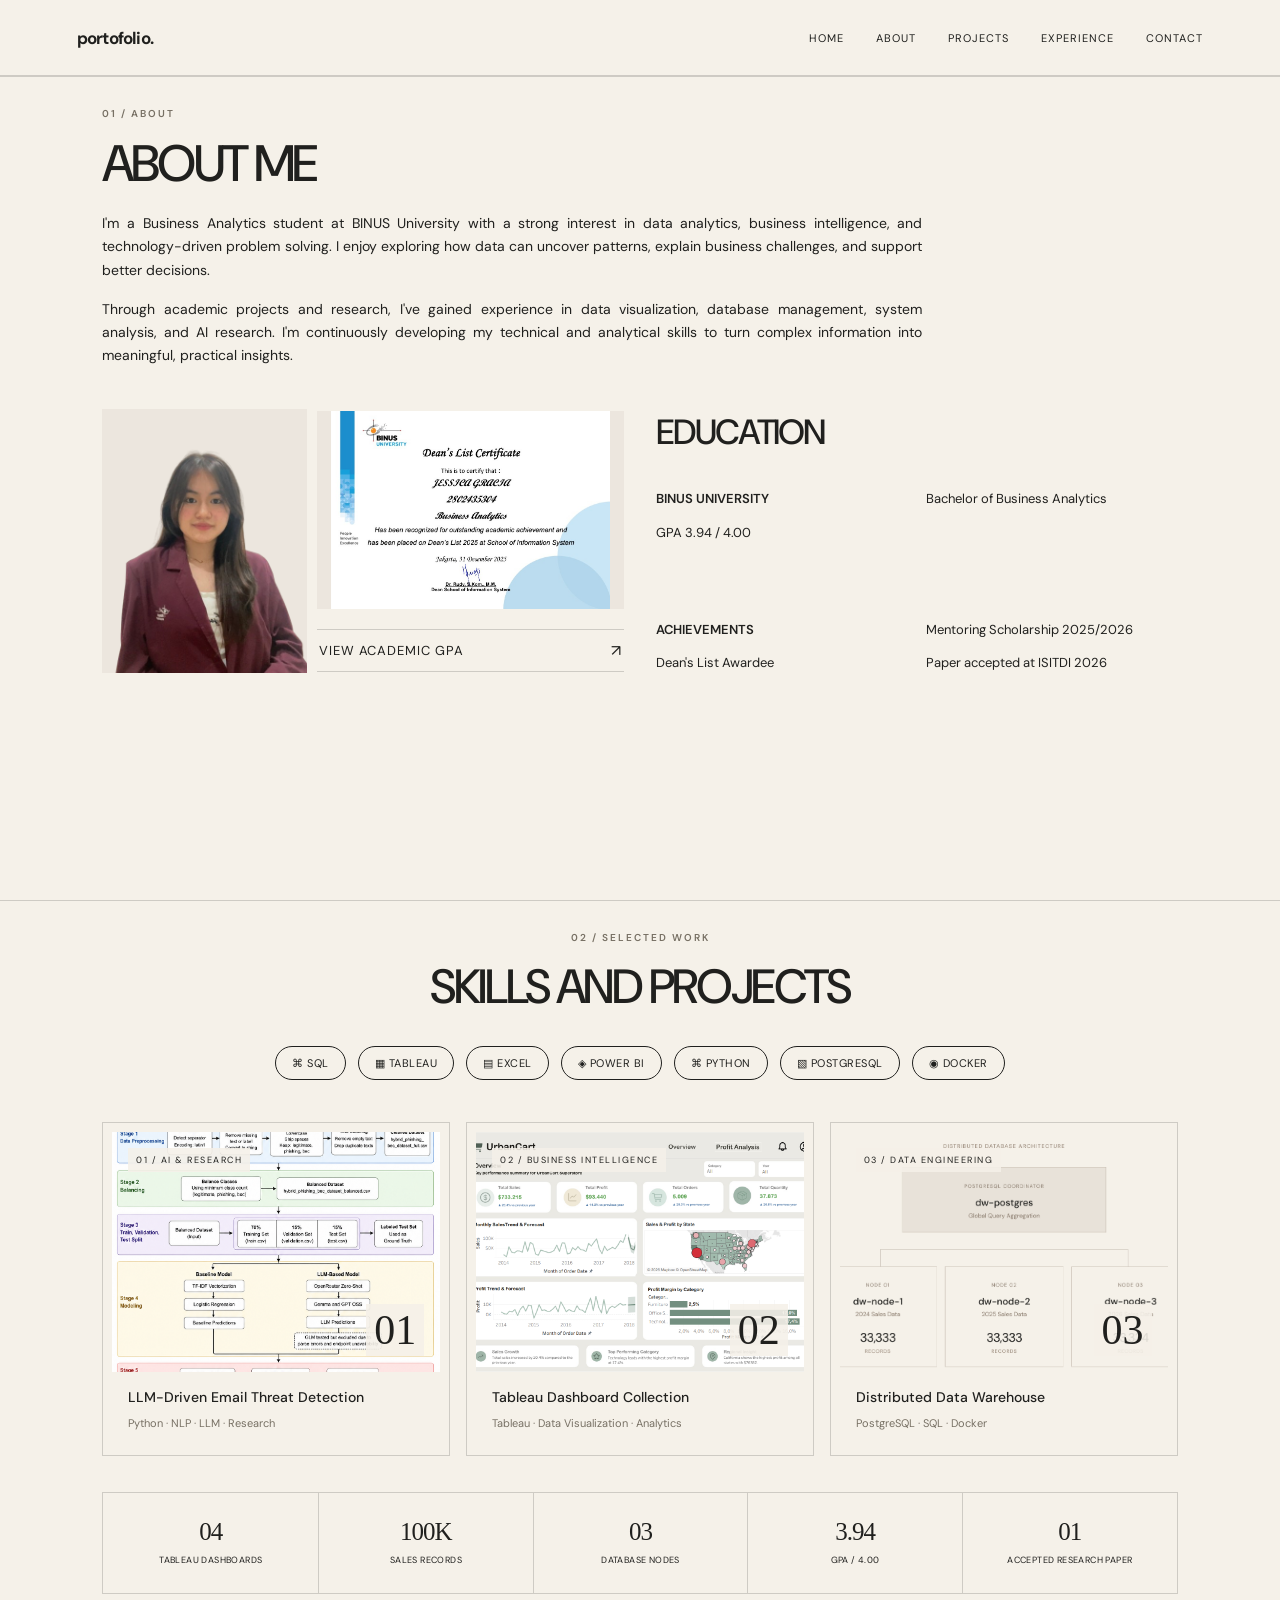
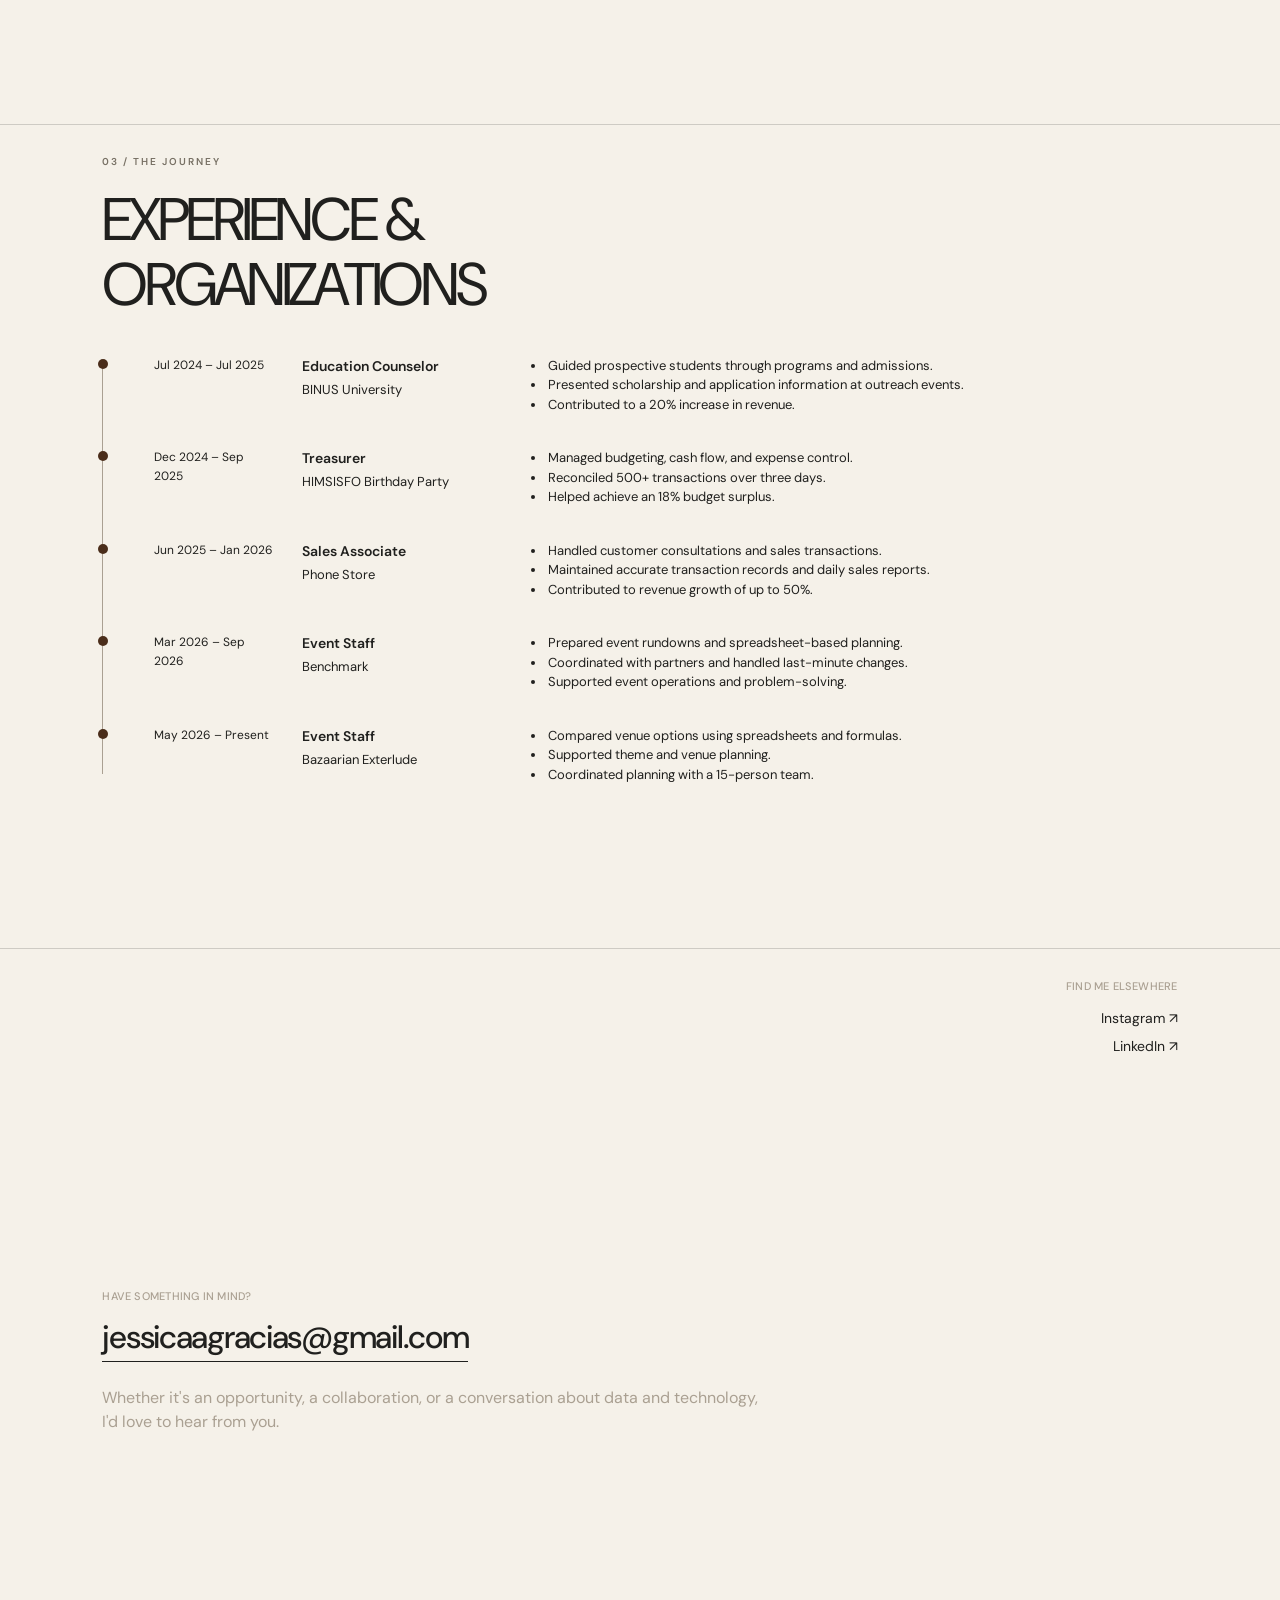
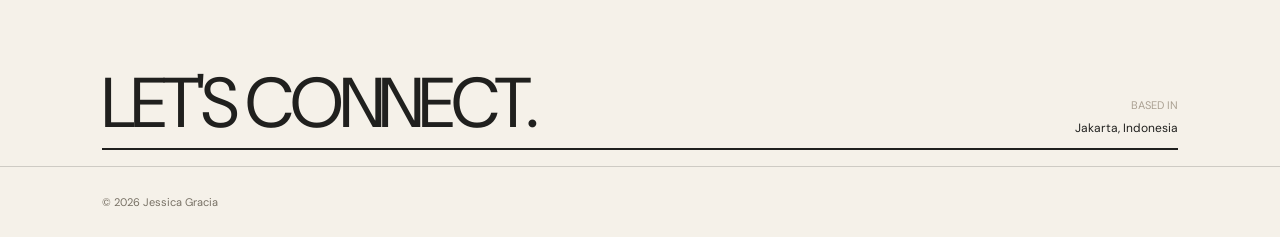
==== jessica-portofolio/main.html @ 13b2f0a5 "Add files via upload" ====
<!DOCTYPE html>
<html lang="en">
<head>
  <meta charset="UTF-8">
  <meta name="viewport" content="width=device-width, initial-scale=1.0">

  <title>Jessica Gracia — Portfolio</title>
  <meta name="description" content="Jessica Gracia's Business Analytics portfolio.">

  <link rel="stylesheet" href="style.css">
  <script src="script.js" defer></script>
</head>

<body>
  <header class="navbar">
    <a href="#home" class="logo">portofolio.</a>

    <nav class="nav-links">
      <a href="index.html">Home</a>
      <a href="#about">About</a>
      <a href="#projects">Projects</a>
      <a href="#experience">Experience</a>
      <a href="#contact">Contact</a>
    </nav>
  </header>

  <main>
   
    <section id="about" class="section about-section">
    <p class="eyebrow">01 / ABOUT</p>

    <h2 class="about-title">ABOUT ME</h2>

    <div class="about-intro">
    <p>
        I'm a Business Analytics student at BINUS University with a strong interest in data analytics,
        business intelligence, and technology-driven problem solving. I enjoy exploring how data can
        uncover patterns, explain business challenges, and support better decisions.
    </p>

    <p>
        Through academic projects and research, I've gained experience in data visualization,
        database management, system analysis, and AI research. I'm continuously developing my
        technical and analytical skills to turn complex information into meaningful, practical insights.
    </p>
    </div>


    <div class="about-details">
    <div class="about-image">
        <div class="about-gallery">

        <div class="about-gallery-portrait">
            <img
            src="assets/images/about-me.png"
            alt="Portrait photo"
            >
        </div>

        <div class="about-gallery-right">
            
            <div class="about-gallery-certificate">
            <button
                type="button"
                class="certificate-preview"
                onclick="openCertificate()"
                aria-label="Zoom certificate"
            >
                <img
                src="assets/images/certificate.jpg"
                alt="Dean's List Certificate"
                >
                <span class="certificate-zoom-hint">CLICK TO ENLARGE ↗</span>
            </button>
            </div>

                        
            
            <div class="transcript-link">
            <button
                type="button"
                class="transcript-preview-button"
                onclick="openTranscript()"
            >
                <span>VIEW ACADEMIC GPA</span>
                <span>↗</span>
            </button>
            </div>


        </div>

        </div>
    </div>

    <div class="education">
        <h3>EDUCATION</h3>

        <div class="education-item">
        <p>BINUS UNIVERSITY</p>
        <p>Bachelor of Business Analytics</p>
        <p>GPA 3.94 / 4.00</p>
        </div>

        <div class="education-item">
        <p>ACHIEVEMENTS</p>
        <p>Mentoring Scholarship 2025/2026</p>
        <p>Dean's List Awardee</p>
        <p>Paper accepted at ISITDI 2026</p>
        </div>
    </div>
    </div>
    </section>


    <section id="projects" class="section skills-projects">
    <p class="eyebrow">02 / SELECTED WORK</p>
    <h2>Skills and Projects</h2>

    <div class="skill-list">
        <span>⌘ SQL</span>
        <span>▦ TABLEAU</span>
        <span>▤ EXCEL</span>
        <span>◈ POWER BI</span>
        <span>⌘ PYTHON</span>
        <span>▧ POSTGRESQL</span>
        <span>◉ DOCKER</span>
    </div>

    <div class="project-grid">

    <a href="details-llm.html" class="project-card">
        <div class="project-visual visual-llm">
            <img src="assets/images/research-framework.png"
                alt="LLM Email Threat Detection Research Framework">
            <span>01 / AI &amp; RESEARCH</span>
            <strong>01</strong>
        </div>
        <div class="project-caption">
            <h3>LLM-Driven Email Threat Detection</h3>
            <p>Python · NLP · LLM · Research</p>
        </div>
    </a>

    <a href="details-dashboard.html" class="project-card">
        <div class="project-visual visual-tableau">
            <img src="assets/images/urbancart-dashboard1.png"
                alt="Tableau Dashboard Collection">
            <span>02 / BUSINESS INTELLIGENCE</span>
            <strong>02</strong>
        </div>
        <div class="project-caption">
            <h3>Tableau Dashboard Collection</h3>
            <p>Tableau · Data Visualization · Analytics</p>
        </div>
    </a>

    <a href="details-warehouse.html" class="project-card">
        <div class="project-visual visual-warehouse">
            <img src="assets/images/data-warehouse.png"
                alt="Tableau Dashboard Collection">
            <span>03 / DATA ENGINEERING</span>
            <strong>03</strong>
        </div>
        <div class="project-caption">
            <h3>Distributed Data Warehouse</h3>
            <p>PostgreSQL · SQL · Docker</p>
        </div>
    </a>

    <a href="details-northwind.html" class="project-card">
        <div class="project-visual visual-northwind">
            <img src="assets/images/northwind-dashboard.png"
                alt="Northwind Dashboard">
            <span>04 / DATA ANALYTICS</span>
            <strong>04</strong>
        </div>
        <div class="project-caption">
            <h3>Northwind Sales Analysis</h3>
            <p>Excel · Pivot Tables · KPI Dashboard</p>
        </div>
    </a>

    <a href="details-relaxo.html" class="project-card">
        <div class="project-visual visual-relaxo">
            <img src="assets/images/abc-xyz.png"
                alt="Operations Analysis">
            <span>05 / OPERATIONS ANALYTICS</span>
            <strong>05</strong>
        </div>
        <div class="project-caption">
            <h3>ABC-XYZ Inventory Analysis</h3>
            <p>Inventory · Demand Variability · Relaxo</p>
        </div>
    </a>

    <a href="details-lumeria.html" class="project-card">
        <div class="project-visual visual-lumeria">
            <img src="assets/images/lumeria.png"
                alt="Lumeria System Analysis">
            <span>06 / SYSTEM ANALYSIS</span>
            <strong>06</strong>
        </div>
        <div class="project-caption">
            <h3>LUMERIA System Analysis Design</h3>
            <p>Requirements · UML · Process Modeling</p>
        </div>
    </a>
    </div>

    <div class="project-stats">
        <div><strong>04</strong><span>TABLEAU DASHBOARDS</span></div>
        <div><strong>100K</strong><span>SALES RECORDS</span></div>
        <div><strong>03</strong><span>DATABASE NODES</span></div>
        <div><strong>3.94</strong><span>GPA / 4.00</span></div>
        <div><strong>01</strong><span>ACCEPTED RESEARCH PAPER</span></div>
    </div>
    </section>

        
    <section id="experience" class="section experience-section">
    <p class="eyebrow">03 / THE JOURNEY</p>
    <h2>Experience &amp;<br>Organizations</h2>

    <div class="experience-timeline">

        <article class="experience-item">
        <div class="experience-date">Jul 2024 – Jul 2025</div>
        <div class="experience-role">
            <h3>Education Counselor</h3>
            <p>BINUS University</p>
        </div>
        <ul>
            <li>Guided prospective students through programs and admissions.</li>
            <li>Presented scholarship and application information at outreach events.</li>
            <li>Contributed to a 20% increase in revenue.</li>
        </ul>
        </article>

        <article class="experience-item">
        <div class="experience-date">Dec 2024 – Sep 2025</div>
        <div class="experience-role">
            <h3>Treasurer</h3>
            <p>HIMSISFO Birthday Party</p>
        </div>
        <ul>
            <li>Managed budgeting, cash flow, and expense control.</li>
            <li>Reconciled 500+ transactions over three days.</li>
            <li>Helped achieve an 18% budget surplus.</li>
        </ul>
        </article>

        <article class="experience-item">
        <div class="experience-date">Jun 2025 – Jan 2026</div>
        <div class="experience-role">
            <h3>Sales Associate</h3>
            <p>Phone Store</p>
        </div>
        <ul>
            <li>Handled customer consultations and sales transactions.</li>
            <li>Maintained accurate transaction records and daily sales reports.</li>
            <li>Contributed to revenue growth of up to 50%.</li>
        </ul>
        </article>

        <article class="experience-item">
        <div class="experience-date">Mar 2026 – Sep 2026</div>
        <div class="experience-role">
            <h3>Event Staff</h3>
            <p>Benchmark</p>
        </div>
        <ul>
            <li>Prepared event rundowns and spreadsheet-based planning.</li>
            <li>Coordinated with partners and handled last-minute changes.</li>
            <li>Supported event operations and problem-solving.</li>
        </ul>
        </article>

        <article class="experience-item">
        <div class="experience-date">May 2026 – Present</div>
        <div class="experience-role">
            <h3>Event Staff</h3>
            <p>Bazaarian Exterlude</p>
        </div>
        <ul>
            <li>Compared venue options using spreadsheets and formulas.</li>
            <li>Supported theme and venue planning.</li>
            <li>Coordinated planning with a 15-person team.</li>
        </ul>
        </article>

    </div>
    </section>
        
    <!-- CONTACT SECTION -->
    <section id="contact" class="section contact-section">

    <div class="contact-top">
        <div class="contact-social">
        <p class="contact-kicker">FIND ME ELSEWHERE</p>

        <div class="contact-social-list">
            <a href="https://www.instagram.com/jessicaracia/"
            target="_blank"
            rel="noopener noreferrer">
                Instagram ↗
            </a>

            <a href="https://www.linkedin.com/in/jessicaracia/"
            target="_blank"
            rel="noopener noreferrer">
                LinkedIn ↗
            </a>
        </div>

        </div>
    </div>

    <div class="contact-message">
        <p class="contact-kicker">HAVE SOMETHING IN MIND?</p>

        <a class="contact-email" href="mailto:jessicaagracias@gmail.com">
        jessicaagracias@gmail.com
        </a>

        <p class="contact-description">
        Whether it's an opportunity, a collaboration, or a conversation
        about data and technology, I'd love to hear from you.
        </p>
    </div>

    <div class="contact-bottom">
        <h2>LET'S CONNECT.</h2>

        <div class="contact-location">
        <span>BASED IN</span>
        <p>Jakarta, Indonesia</p>
        </div>
    </div>

    </section>


  </main>

  <footer>
    © 2026 Jessica Gracia
  </footer>

  
    <div
    class="certificate-modal"
    id="certificateModal"
    onclick="closeCertificate()"
    >
    <button
        type="button"
        class="certificate-modal-close"
        onclick="closeCertificate(event)"
        aria-label="Close certificate"
    >×</button>

    <img
        src="assets/images/certificate.jpg"
        alt="Dean's List Certificate enlarged"
        onclick="event.stopPropagation()"
    >
    </div>

        
    <div
    class="transcript-modal"
    id="transcriptModal"
    onclick="closeTranscript()"
    >
    <button
        type="button"
        class="transcript-modal-close"
        onclick="closeTranscript(event)"
        aria-label="Close transcript"
    >×</button>

    <div
        class="transcript-modal-content"
        onclick="event.stopPropagation()"
    >
        <div class="transcript-pages">
        <img
            src="assets/images/transcript.jpeg"
            alt="Academic transcript"
        >
        </div>
    </div>
    </div>


</body>
</html>
---- jessica-portofolio/style.css ----
@import url('https://fonts.googleapis.com/css2?family=DM+Sans:wght@400;500;600;700&display=swap');

:root {
  --cream: #F5F1E9;
  --paper: #FCFAF5;
  --ink: #20201E;
  --taupe: #AAA092;
  --line: rgba(32, 32, 30, 0.18);

  --font-body: 'DM Sans', sans-serif;
  --font-display: 'Le Jour Serif', Georgia, serif;
}

* {
  margin: 0;
  padding: 0;
  box-sizing: border-box;
}

html {
  scroll-behavior: smooth;
  scroll-padding-top: 75px;
}

body {
  background: var(--cream);
  color: var(--ink);
  font-family: var(--font-body);
  -webkit-font-smoothing: antialiased;
}

a {
  color: inherit;
  text-decoration: none;
}

::selection {
  background: var(--ink);
  color: var(--paper);
}

/* NAVBAR */

.navbar {
  width: 100%;
  min-height: 76px;
  padding: 0 6%;
  display: flex;
  align-items: center;
  justify-content: space-between;
  gap: 24px;
  position: sticky;
  top: 0;
  z-index: 100;
  background: rgba(245, 241, 233, 0.92);
  backdrop-filter: blur(12px);
  border-bottom: 1px solid var(--line);
}

.logo {
  font-size: 17px;
  font-weight: 700;
  letter-spacing: -0.8px;
  white-space: nowrap;
}

.nav-links {
  display: flex;
  align-items: center;
  gap: clamp(14px, 2.5vw, 36px);
}

.nav-links a {
  font-size: 11px;
  text-transform: uppercase;
  letter-spacing: 1px;
  transition: opacity 0.25s ease;
}

.nav-links a:hover {
  opacity: 0.5;
}

/* HERO */

.hero {
  min-height: 100svh;
  width: 100%;
  padding: 40px 24px;
  display: flex;
  align-items: center;
  justify-content: center;
  background: #F5F1E9;
  text-align: center;
}

.hero-content {
  width: 100%;
  max-width: 900px;
  display: flex;
  flex-direction: column;
  align-items: center;
  transform: translateY(25px);
}

.hero h1 {
  font-family: var(--font-display);
  font-size: clamp(42px, 8vw, 104px);
  font-weight: 400;
  letter-spacing: -0.065em;
  line-height: 1.1;
  white-space: nowrap;
  margin: 0;
}

.hero-labels {
  width: min(100%, 580px);
  display: flex;
  justify-content: space-between;
  gap: 20px;
  margin-top: 24px;
}
.hero-labels {
  width: min(100%, 580px);
  display: flex;
  justify-content: space-between;
  gap: 20px;
  margin-top: 8px;
}

.hero-labels span {
  font-size: 12px;
  letter-spacing: 0.4px;
}

.hero-description {
  max-width: 480px;
  margin-top: 40px;
  font-size: 16px;
  line-height: 1.5;
  color: var(--ink);
}

.enter-link {
  margin-top: 100px;
  min-width: 100px;
  padding: 10px 16px;
  border-bottom: 1px solid var(--ink);
  font-size: 28px;
  font-weight: 700;
  letter-spacing: 0.5px;
  transition: opacity 0.25s ease;
}

.enter-link:hover {
  opacity: 0.5;
}


/* NAVBAR SPACING */

.hero {
  min-height: calc(100svh - 76px);
}

/* GENERAL SECTIONS */

.section {
  min-height: calc(100svh - 76px);
  padding: 65px 8%;
  border-top: 1px solid var(--line);
}

.section .eyebrow {
  font-size: 10px;
  font-weight: 600;
  letter-spacing: 2px;
  text-transform: uppercase;
  color: #777064;
}

.section h2 {
  max-width: 850px;
  margin-top: 28px;
  font-family: var(--font-display);
  font-size: clamp(42px, 7vw, 90px);
  font-weight: 400;
  line-height: 1.05;
  letter-spacing: -0.045em;
}

.contact {
  min-height: 65vh;
  display: flex;
  flex-direction: column;
  align-items: flex-start;
  justify-content: center;
}

.contact a {
  margin-top: 36px;
  padding-bottom: 8px;
  border-bottom: 1px solid var(--ink);
  font-size: 11px;
  letter-spacing: 1.5px;
}

/* FOOTER */

footer {
  padding: 28px 8%;
  border-top: 1px solid var(--line);
  font-size: 11px;
  color: #777064;
}



/* ================================
   ABOUT — EDITORIAL LAYOUT
================================ */

.about-section {
  border-top: 1px solid var(--line);
  padding: 30px 8% 45px;
}

.about-section .eyebrow {
  margin-top: 0;
}

.about-title {
  margin-top: 16px !important;
  font-family: var(--font-body) !important;
  font-size: clamp(34px, 4vw, 52px) !important;
  font-weight: 500 !important;
  line-height: 1.1 !important;
  letter-spacing: -0.05em !important;
}

.about-intro {
  width: min(100%, 820px);
  max-width: 820px;
  margin-top: 20px;
  font-size: 14px;
  line-height: 1.65;
  text-align: justify;
  text-justify: inter-word;
}

.about-intro p + p {
  margin-top: 16px;
}

/* About image and education layout */

.about-details {
  display: grid;
  grid-template-columns: minmax(0, 1fr) minmax(0, 1fr);
  gap: 32px;
  margin-top: 42px;
  align-items: center;
}


.about-image {
  width: 100%;
  min-width: 0;
}

.about-gallery {
  display: grid;
  grid-template-columns: 0.8fr 1.2fr;
  align-items: center;
}

.about-gallery-portrait {
  height: 300px;
}

.about-gallery-certificate {
  height: 198px;
}

.education {
  min-width: 0;
  width: 100%;
}


/* ABOUT — EDITORIAL PHOTO COLLAGE */

.about-image {
  width: 100%;
  min-width: 0;
  background: transparent;
}

.about-gallery {
  display: grid;
  grid-template-columns: 0.8fr 1.2fr;
  align-items: start;
}

.about-gallery-portrait {
  height: 264px;
  overflow: hidden;
}

.about-gallery-portrait img {
  display: block;
  width: 100%;
  height: 100%;
  object-fit: cover;
  object-position: center;
  filter: none;
  background: #ddd8ce6c;
}

.about-gallery-right {
  display: flex;
  flex-direction: column;
  gap: 10px;
  min-width: 0;
}

.about-gallery-certificate {
  width: 100%;
  aspect-ratio: 1.3 / 1;
  overflow: hidden;
  background: #ddd8ce6c;
}

.about-gallery-certificate img {
  display: block;
  width: 100%;
  height: 100%;
  object-fit: contain;
  filter: none;
}

.about-gallery-table table {
  width: 100%;
  border-collapse: collapse;
  font-size: 8px;
  text-align: center;
}

.about-gallery-table th,
.about-gallery-table td {
  border: 1px solid #777;
  padding: 4px;
  font-weight: 400;
}

@media (max-width: 640px) {
  .about-gallery {
    grid-template-columns: 0.8fr 1.2fr;
    gap: 12px;
  }

  .about-gallery-portrait {
    height: 200px;
  }

  .about-gallery-table table {
    font-size: 7px;
  }
}

.about-image {
  width: 100%;
  min-width: 0;
  background: transparent;
}

.about-gallery {
  display: grid;
  grid-template-columns: 0.8fr 1.2fr;
  gap: 10px;
  align-items: center;
}


/* Academic transcript link */

.transcript-link {
  margin-top: 10px;
  border-top: 1px solid var(--line);
  border-bottom: 1px solid var(--line);
}

.transcript-link a {
  display: flex;
  justify-content: space-between;
  align-items: center;
  gap: 10px;
  padding: 12px 2px;
  color: inherit;
  font-size: 10px;
  letter-spacing: 0.06em;
  text-decoration: none;
  transition: opacity 0.2s ease;
}

.transcript-link a:hover {
  opacity: 0.55;
}

.transcript-link a span {
  font-size: 16px;
}



/* Education */

.education {
  min-width: 0;
}

.education h3 {
  margin-top: 0;
  margin-bottom: 35px;
  font-size: 35px;
  font-weight: 510;
  letter-spacing: -0.06em;
}

.education-item {
  display: grid;
  grid-template-columns: minmax(0, 1fr) minmax(0, 1fr);
  gap: 15px 18px;
  margin-bottom: 55px;
  font-size: 13px;
  line-height: 1.45;
}

.education-item p:first-child {
  font-weight: 600;
}

/* Align achievements with transcript button */

.education-item {
  margin-bottom: 0;
}

.education-item + .education-item {
  margin-top: 78px;
}



/* Responsive layout */

@media (max-width: 640px) {
  .about-section {
    padding: 45px 6% 35px;
  }

  .about-details {
    grid-template-columns: minmax(0, 1fr);
    gap: 30px;
  }

  .about-gallery {
    grid-template-columns: 0.8fr 1.2fr;
    gap: 8px;
  }

  .about-gallery-portrait {
    height: 240px;
  }

  .about-gallery-certificate {
    height: 175px;
  }

  .education h3 {
    font-size: 30px;
    margin-bottom: 24px;
  }

  .education-item {
    gap: 10px 14px;
    margin-bottom: 32px;
  }
}



/* SKILLS & PROJECTS */

.skills-projects {
  padding: 30px 8% 45px;
  border-top: 1px solid var(--line);
}

.skills-projects > .eyebrow {
  text-align: center;
  
}

.skills-projects > h2 {
  max-width: none;
  margin: 12px 0 28px;
  text-align: center;
  font-family: var(--font-body);
  font-size: clamp(28px, 3.5vw, 42px);
  font-weight: 500;
  letter-spacing: -0.055em;
  text-transform: uppercase;
}

.skill-list {
  display: flex;
  justify-content: center;
  flex-wrap: wrap;
  gap: 12px;
  margin: 0 auto 38px;
}

.skill-list span {
  padding: 9px 17px;
  border: 1px solid var(--ink);
  border-radius: 30px;
  font-size: 10px;
  letter-spacing: 0.6px;
  transition: background 0.25s ease, color 0.25s ease;
}

.skill-list span:hover {
  background: var(--ink);
  color: var(--paper);
}

.project-grid {
  display: grid;
  grid-template-columns: repeat(3, minmax(0, 1fr));
  gap: 20px;
}

.project-card {
  display: block;
  min-width: 0;
  border: 1px solid var(--line);
  padding: 9px;
  transition: transform 0.3s ease;
}

.project-card:hover {
  transform: translateY(-5px);
}

.project-visual {
  height: 190px;
  padding: 15px;
  display: flex;
  flex-direction: column;
  justify-content: space-between;
  overflow: hidden;
  background: #e8e2d8;
}

.project-visual span {
  font-size: 9px;
  letter-spacing: 1.5px;
}

.project-visual strong {
  align-self: flex-end;
  font-family: var(--font-display);
  font-size: 54px;
  font-weight: 400;
}

.visual-llm {
  background: #e5dfd4;
}

.visual-tableau {
  background: #d9d9d0;
}

.visual-warehouse {
  background: #dcd5ca;
}

.project-caption {
  padding: 16px 7px 12px;
}

.project-caption h3 {
  font-size: 14px;
  font-weight: 500;
  line-height: 1.4;
}

.project-caption p {
  margin-top: 7px;
  color: #777064;
  font-size: 11px;
}

.project-stats {
  display: grid;
  grid-template-columns: repeat(5, minmax(0, 1fr));
  margin-top: 26px;
  border: 1px solid var(--line);
}

.project-stats > div {
  min-height: 100px;
  display: flex;
  flex-direction: column;
  align-items: center;
  justify-content: center;
  gap: 8px;
  padding: 12px;
  text-align: center;
}

.project-stats > div + div {
  border-left: 1px solid var(--line);
}

.project-stats strong {
  font-family: var(--font-display);
  font-size: 30px;
  font-weight: 400;
}

.project-stats span {
  font-size: 9px;
  letter-spacing: 0.7px;
}




/* PROJECTS — HORIZONTAL SCROLL */

.skills-projects {
  overflow: hidden;
}

.skills-projects > h2 {
  font-family: var(--font-body);
  font-size: clamp(32px, 4vw, 48px);
  letter-spacing: -0.05em;
  margin-top: 18px;
  margin-bottom: 30px;
}

.skill-list {
  display: flex;
  gap: 12px;
  overflow-x: auto;
  padding: 4px 0 16px;
  margin-bottom: 18px;
  scrollbar-width: none;
}

.skill-list::-webkit-scrollbar {
  display: none;
}

.skill-list span {
  flex: 0 0 auto;
  border: 1px solid var(--ink);
  border-radius: 30px;
  padding: 9px 16px;
  font-size: 11px;
  letter-spacing: 0.5px;
  white-space: nowrap;
}

.project-grid {
  display: grid;
  grid-auto-flow: column;
  grid-auto-columns: calc((100% - 32px) / 3);
  grid-template-columns: none;
  gap: 16px;

  overflow-x: auto;
  overscroll-behavior-x: contain;
  scroll-snap-type: x mandatory;
  scrollbar-width: none;

  padding: 8px 0 18px;
  cursor: grab;
}

.project-grid::-webkit-scrollbar {
  display: none;
}

.project-grid:active {
  cursor: grabbing;
}

.project-card {
  min-width: 0;
  display: block;
  border: 1px solid var(--line);
  scroll-snap-align: start;
  transition: transform 0.3s ease;
}

.project-card:hover {
  transform: translateY(-5px);
}

.project-visual {
  height: 240px;
  position: relative;
  padding: 16px;
  display: flex;
  flex-direction: column;
  justify-content: space-between;
  overflow: hidden;
  background: #E5E0D7;
}

.project-visual img {
  position: absolute;
  inset: 0;
  width: 100%;
  height: 100%;
  object-fit: cover;
  transition: transform 0.5s ease;
}

.project-card:hover .project-visual img {
  transform: scale(1.04);
}

.project-visual span,
.project-visual strong {
  position: relative;
  z-index: 1;
}

.project-visual span {
  width: fit-content;
  padding: 6px 8px;
  background: rgba(245, 241, 233, 0.88);
  font-size: 9px;
  letter-spacing: 1.5px;
}

.project-visual strong {
  align-self: flex-end;
  padding: 2px 8px;
  background: rgba(245, 241, 233, 0.88);
  font-family: var(--font-display);
  font-size: 42px;
  font-weight: 400;
}

.visual-llm {
  background: #E6E0D7;
}

.visual-tableau {
  background: #E9E4DA;
}

.visual-warehouse {
  background: #DDD8CE;
}

.project-caption {
  padding: 16px;
}

.project-caption h3 {
  font-size: 14px;
  font-weight: 500;
  line-height: 1.4;
}

.project-caption p {
  margin-top: 8px;
  font-size: 11px;
  color: #777064;
}

.project-stats {
  display: grid;
  grid-template-columns: repeat(5, minmax(0, 1fr));
  border: 1px solid var(--line);
  margin-top: 18px;
}

.project-stats > div {
  padding: 22px 10px;
  display: flex;
  flex-direction: column;
  align-items: center;
  justify-content: center;
  text-align: center;
  gap: 8px;
}

.project-stats > div + div {
  border-left: 1px solid var(--line);
}

.project-stats strong {
  font-size: 25px;
  font-weight: 400;
  letter-spacing: -1px;
}

.project-stats span {
  font-size: 9px;
  line-height: 1.5;
  letter-spacing: 0.4px;
}

@media (max-width: 800px) {
  .project-grid {
    grid-auto-columns: 75%;
  }

  .project-stats {
    grid-template-columns: repeat(2, minmax(0, 1fr));
  }

  .project-stats > div + div {
    border-left: none;
  }

  .project-stats > div:nth-child(even) {
    border-left: 1px solid var(--line);
  }

  .project-stats > div:nth-child(n + 3) {
    border-top: 1px solid var(--line);
  }
}


/* EXPERIENCE & ORGANIZATIONS TIMELINE */
.experience-section {
  padding: 30px 8% 45px;
  border-top: 1px solid var(--line);
}


.experience-section > h2 {
  max-width: 700px;
  margin-top: 20px;
  font-family: var(--font-body);
  font-size: clamp(38px, 5vw, 60px);
  font-weight: 400;
  line-height: 1.08;
  letter-spacing: -0.055em;
  text-transform: uppercase;
}

.experience-timeline {
  position: relative;
  margin-top: 38px;
  padding-left: 0;
}

.experience-timeline::before {
  content: "";
  position: absolute;
  top: 9px;
  bottom: 10px;
  left: 0;
  width: 1px;
  background: var(--taupe);
}

.experience-item {
  position: relative;
  display: grid;
  grid-template-columns: 120px 200px minmax(0, 1fr);
  gap: 28px;
  padding: 0 0 34px 52px;
}

.experience-item:last-child {
  padding-bottom: 0;
}

.experience-item::before {
  content: "";
  position: absolute;
  left: -4.5px;
  top: 3px;
  width: 10px;
  height: 10px;
  border-radius: 50%;
  background: #4A2D1A;
}

.experience-date {
  font-size: 12px;
  line-height: 1.6;
}

.experience-role h3 {
  font-size: 14px;
  font-weight: 600;
  line-height: 1.5;
}

.experience-role p {
  margin-top: 3px;
  font-size: 13px;
  line-height: 1.5;
}

.experience-item ul {
  padding-left: 16px;
  font-size: 13px;
  line-height: 1.5;
}

.experience-item li {
  padding-left: 2px;
}

@media (max-width: 800px) {
  .experience-item {
    grid-template-columns: 120px minmax(0, 1fr);
    gap: 12px 18px;
  }

  .experience-item ul {
    grid-column: 2;
  }
}

@media (max-width: 520px) {
  .experience-section {
    padding: 65px 6%;
  }

  .experience-item {
    grid-template-columns: 1fr;
    gap: 8px;
    padding-left: 24px;
    padding-bottom: 32px;
  }

  .experience-item ul {
    grid-column: 1;
    margin-top: 4px;
  }

  .experience-date {
    color: #777064;
    font-size: 11px;
  }
}



/* PROJECT DETAIL */

.project-detail {
  scroll-margin-top: 76px;
}

.project-detail > h2 {
  max-width: 900px;
  margin-top: 22px;
  font-family: var(--font-body);
  font-size: clamp(38px, 6vw, 76px);
  line-height: 1.05;
  letter-spacing: -0.055em;
}

.detail-intro {
  max-width: 650px;
  margin-top: 24px;
  font-size: 17px;
  line-height: 1.7;
}

.detail-meta {
  display: grid;
  grid-template-columns: repeat(3, minmax(0, 1fr));
  gap: 24px;
  margin-top: 44px;
  padding: 24px 0;
  border-top: 1px solid var(--line);
  border-bottom: 1px solid var(--line);
}

.detail-meta span,
.result-grid span {
  font-size: 10px;
  letter-spacing: 1.2px;
  color: #777064;
}

.detail-meta p {
  margin-top: 10px;
  font-size: 13px;
  line-height: 1.6;
}

.detail-block {
  max-width: 850px;
  margin-top: 64px;
}

.detail-block h3 {
  margin-top: 18px;
  font-size: clamp(25px, 3vw, 38px);
  font-weight: 400;
  letter-spacing: -0.04em;
  line-height: 1.2;
}

.detail-block > p:not(.eyebrow, .detail-note) {
  margin-top: 18px;
  font-size: 14px;
  line-height: 1.8;
}

.detail-block ul {
  margin: 20px 0 0 20px;
}

.detail-block li {
  padding-left: 6px;
  margin-bottom: 12px;
  font-size: 14px;
  line-height: 1.7;
}

.result-grid {
  display: grid;
  grid-template-columns: repeat(4, minmax(0, 1fr));
  gap: 16px;
  margin-top: 28px;
}

.result-grid > div {
  padding: 22px 16px;
  border: 1px solid var(--line);
}

.result-grid strong {
  display: block;
  margin-top: 18px;
  font-family: var(--font-body);
  font-size: clamp(30px, 4vw, 46px);
  font-weight: 500;
  font-variant-numeric: tabular-nums;
  letter-spacing: -0.055em;
  line-height: 1.1;
}

.result-grid p {
  margin-top: 8px;
  font-size: 11px;
  color: #777064;
}

.detail-note {
  margin-top: 18px;
  font-size: 12px;
  line-height: 1.7;
  color: #777064;
}

.back-projects {
  display: inline-block;
  margin-top: 64px;
  padding-bottom: 8px;
  border-bottom: 1px solid var(--ink);
  font-size: 11px;
  letter-spacing: 1px;
}


@media (max-width: 800px) {
    .result-grid {
        grid-template-columns: repeat(2, minmax(0, 1fr));
    }
}

@media (max-width: 640px) {
  .detail-meta {
    grid-template-columns: 1fr;
    gap: 20px;
  }

  .result-grid {
    grid-template-columns: 1fr;
  }

  .detail-block {
    margin-top: 48px;
  }
}


@media (max-width: 640px) {
  .project-grid {
    grid-auto-columns: 88%;
  }

  .project-visual {
    min-height: 170px;
  }
}

/* PROJECTS RESPONSIVE */

@media (max-width: 640px) {
  .skills-projects {
    padding: 65px 6% 45px;
  }

  .project-grid {
    grid-template-columns: 1fr;
    gap: 16px;
  }

  .project-visual {
    height: 200px;
  }

  .project-stats {
    grid-template-columns: repeat(2, minmax(0, 1fr));
  }

  .project-stats > div + div {
    border-left: none;
  }

  .project-stats > div:nth-child(even) {
    border-left: 1px solid var(--line);
  }

  .project-stats > div:nth-child(n+3) {
    border-top: 1px solid var(--line);
  }

  .project-stats > div:last-child {
    grid-column: 1 / -1;
    border-left: none;
  }
}

/* MOBILE */

@media (max-width: 640px) {
  .navbar {
    min-height: 68px;
    padding: 16px 5%;
    align-items: flex-start;
    flex-direction: column;
    gap: 14px;
  }

  .nav-links {
    width: 100%;
    gap: 0;
    justify-content: space-between;
    flex-wrap: wrap;
  }

  .nav-links a {
    font-size: 9px;
    letter-spacing: 0.5px;
  }

  .hero h1 {
    font-size: clamp(30px, 8vw, 48px);
    letter-spacing: -0.06em;
  }

  .hero-labels {
    max-width: 340px;
  }

  .hero-labels span {
    font-size: 8px;
  }

  .hero-description {
    margin-top: 42px;
    font-size: 10px;
  }

  .scroll-note {
    right: 6%;
    bottom: 24px;
  }

  .section {
    min-height: 55vh;
    padding: 90px 6%;
  }

  .section h2 {
    font-size: clamp(40px, 11vw, 65px);
  }

  .about-details {
    grid-template-columns: 1fr;
    gap: 28px;
  }

  .about-image {
    height: 230px;
  }

  .education-item {
    grid-template-columns: 1fr 1fr;
  }

  footer {
    padding: 24px 6%;
  }
}


/* =========================
   CONTACT SECTION
========================= */


.contact-section {
  min-height: calc(100vh - 82px);
  padding: 30px 8% 16px;
  display: flex;
  flex-direction: column;
  justify-content: space-between;
  gap: 24px;
}


/* SOCIAL LINKS */

.contact-top {
  display: flex;
  justify-content: flex-end;
}

.contact-social {
  min-width: 185px;
  text-align: right;
}

.contact-section .contact-kicker {
  color: var(--taupe);
  font-size: 11px;
  font-weight: 500;
  letter-spacing: 0.02em;
}

.contact-social-list {
  display: flex;
  flex-direction: column;
  gap: 10px;
  margin-top: 16px;
  font-size: 14px;
}


/* CONTACT SOCIAL LINKS */

.contact-social-list a {
    color: var(--ink);
    text-decoration: none;
    transition: opacity 0.2s ease;
}

.contact-social-list a:hover {
    opacity: 0.5;
}

/* EMAIL & DESCRIPTION */


.contact-message {
  max-width: 700px;
  margin-top: 0;
}


.contact-email {
  display: inline-block;
  max-width: 100%;
  margin-top: 14px;
  padding-bottom: 2px;
  border-bottom: 1px solid currentColor;
  font-size: clamp(20px, 2.6vw, 32px);
  font-weight: 500;
  line-height: 1.3;
  letter-spacing: -0.04em;
  overflow-wrap: anywhere;
  transition: opacity 0.2s ease;
}

.contact-email:hover {
  opacity: 0.55;
}

.contact-description {
  max-width: 660px;
  margin-top: 24px;
  color: var(--taupe);
  font-size: clamp(13px, 1.3vw, 16px);
  line-height: 1.5;
}

/* BOTTOM SECTION */

.contact-bottom {
  display: flex;
  justify-content: space-between;
  align-items: end;
  gap: 20px;
  padding-bottom: 10px;
  border-bottom: 2px solid var(--ink);
}

.contact-section .contact-bottom h2 {
  max-width: none;
  margin: 0;
  font-family: var(--font-body);
  font-size: clamp(38px, 5.5vw, 76px);
  font-weight: 400;
  line-height: 1;
  letter-spacing: -0.06em;
  white-space: nowrap;
}

.contact-location {
  flex-shrink: 0;
  padding-bottom: 2px;
  text-align: right;
}

.contact-location span {
  display: block;
  color: var(--taupe);
  font-size: 11px;
}

.contact-location p {
  margin-top: 8px;
  font-size: 12px;
}

/* RESPONSIVE MOBILE */

@media (max-width: 640px) {
  .contact-section {
    min-height: 570px;
    padding: 45px 6% 25px;
    gap: 60px;
  }

  .contact-social-list {
    font-size: 13px;
  }

  .contact-bottom {
    flex-wrap: wrap;
    align-items: end;
    gap: 16px;
  }

  .contact-section .contact-bottom h2 {
    font-size: clamp(35px, 9vw, 58px);
  }

  .contact-location {
    margin-left: auto;
  }
}



/* PROJECT RESEARCH VISUALS */

.detail-visual-section {
    margin: 65px 0;
}

.framework-image {
    display: block;
    width: 100%;
    max-width: 620px;
    height: auto;
    margin: 30px auto;
}

.confusion-grid {
    display: grid;
    grid-template-columns: repeat(3, minmax(0, 1fr));
    gap: 20px;
    margin: 30px 0 20px;
}

.confusion-grid img {
    width: 100%;
    height: auto;
    display: block;
    object-fit: contain;
}

@media (max-width: 768px) {
    .confusion-grid {
        grid-template-columns: 1fr;
    }

    .confusion-grid img {
        max-width: 500px;
        margin: 0 auto;
    }
}



/* TABLEAU DASHBOARD SHOWCASE */

.tableau-showcase {
    margin: 35px 0 45px;
    width: 100%;
}

.tableau-showcase a {
    display: block;
    overflow: hidden;
    border: 1px solid #d5d0c8;
}

.tableau-showcase img {
    display: block;
    width: 100%;
    height: auto;
    transition: transform 0.3s ease;
}

.tableau-showcase a:hover img {
    transform: scale(1.015);
}

.tableau-showcase figcaption {
    display: flex;
    justify-content: space-between;
    gap: 15px;
    margin-top: 12px;
    font-size: 11px;
    color: #9b8b7c;
    letter-spacing: 1px;
}

@media (max-width: 600px) {
    .tableau-showcase figcaption {
        flex-direction: column;
        gap: 6px;
        font-size: 10px;
    }
}


/* =========================
   TABLEAU VIDEO DEMO
========================= */

.tableau-demo {
    margin: 55px 0 65px;
}

.tableau-demo-heading {
    margin-bottom: 25px;
}

.tableau-demo-heading h3 {
    font-size: clamp(25px, 3vw, 38px);
    font-weight: 400;
    letter-spacing: -0.04em;
    margin: 15px 0;
}

.tableau-demo-heading > p:last-child {
    max-width: 650px;
    font-size: 14px;
    line-height: 1.7;
    color: #8e8072;
}

/* VIDEO PLAYER */

.tableau-video {
    width: 100%;
    overflow: hidden;
    border: 1px solid #d5d0c8;
    background: #ece9e3;
}

.tableau-video video {
    display: block;
    width: 100%;
    height: auto;
    aspect-ratio: 16 / 9;
    object-fit: contain;
}

/* CAPTION */

.tableau-video-caption {
    display: flex;
    justify-content: space-between;
    gap: 15px;
    margin-top: 12px;

    font-size: 11px;
    letter-spacing: 0.08em;
    color: #9b8b7c;
}

/* MOBILE */

@media (max-width: 600px) {
    .tableau-demo {
        margin: 40px 0 50px;
    }

    .tableau-video-caption {
        flex-direction: column;
        gap: 6px;
        font-size: 10px;
    }
}


/* =========================
   DATA WAREHOUSE ARCHITECTURE
========================= */

.warehouse-architecture {
    margin: 45px 0 60px;
    padding: 40px 35px;
    border: 1px solid #d5d0c8;
}

.architecture-label {
    margin-bottom: 35px;
    font-size: 11px;
    letter-spacing: 0.12em;
    color: #9b8b7c;
    text-align: center;
}

/* COORDINATOR */

.architecture-coordinator {
    width: 55%;
    margin: 0 auto;
    padding: 25px;
    text-align: center;
    background: #e8e2d9;
    border: 1px solid #c9bfb3;
}

.architecture-coordinator span,
.architecture-node span {
    font-size: 10px;
    letter-spacing: 0.12em;
    color: #8e8072;
}

.architecture-coordinator h4,
.architecture-node h4 {
    margin: 12px 0 6px;
    font-size: 19px;
    font-weight: 500;
}

.architecture-coordinator p,
.architecture-node p {
    font-size: 12px;
    color: #8e8072;
}

/* CONNECTION LINES */

.architecture-connector {
    position: relative;
    width: 100%;
    height: 68px;
}

.architecture-connector::before {
    content: "";
    position: absolute;
    top: 0;
    left: 50%;
    height: 34px;
    border-left: 1px solid #b8aea3;
}

.connector-horizontal {
    position: absolute;
    top: 34px;
    left: 16.67%;
    width: 66.66%;
    border-top: 1px solid #b8aea3;
}

.connector-branches {
    position: absolute;
    top: 34px;
    left: 0;
    width: 100%;
    display: grid;
    grid-template-columns: repeat(3, 1fr);
}

.connector-branches span {
    height: 34px;
    justify-self: center;
    border-left: 1px solid #b8aea3;
}

/* DISTRIBUTED NODES */

.architecture-nodes {
    display: grid;
    grid-template-columns: repeat(3, minmax(0, 1fr));
    gap: 16px;
}

.architecture-node {
    min-width: 0;
    padding: 24px 12px;
    border: 1px solid #c9bfb3;
    text-align: center;
}

.architecture-node h4 {
    overflow-wrap: anywhere;
}

.architecture-node strong {
    display: block;
    margin-top: 22px;
    font-size: clamp(20px, 2.5vw, 31px);
    font-weight: 400;
    letter-spacing: -0.04em;
}

.architecture-node small {
    display: block;
    margin-top: 5px;
    font-size: 10px;
    letter-spacing: 0.1em;
    color: #9b8b7c;
}

/* FOOTNOTE */

.architecture-note {
    margin-top: 30px;
    text-align: center;
    font-size: 12px;
    line-height: 1.6;
    color: #8e8072;
}

/* MOBILE */

@media (max-width: 600px) {
    .warehouse-architecture {
        padding: 25px 15px;
    }

    .architecture-coordinator {
        width: 85%;
    }

    .architecture-nodes {
        gap: 7px;
    }

    .architecture-node {
        padding: 15px 5px;
    }

    .architecture-node h4 {
        font-size: 12px;
    }

    .architecture-node p {
        font-size: 10px;
    }

    .architecture-node strong {
        font-size: 19px;
    }

    .architecture-node span,
    .architecture-node small {
        font-size: 9px;
    }
}


/* WAREHOUSE QUERY PERFORMANCE */

.warehouse-performance {
    margin: 50px 0;
    padding: 30px;
    border: 1px solid #d5d0c8;
}

.performance-chart {
    display: flex;
    flex-direction: column;
    gap: 23px;
    margin: 30px 0;
}

.performance-row {
    display: grid;
    grid-template-columns: 185px minmax(0, 1fr) 90px;
    align-items: center;
    gap: 18px;
}

.performance-row span {
    font-size: 13px;
}

.performance-track {
    height: 20px;
    background: #e8e2d9;
}

.performance-bar {
    height: 100%;
    background: #a89989;
}

.performance-row strong {
    font-size: 12px;
    font-weight: 500;
    text-align: right;
    white-space: nowrap;
}

@media (max-width: 700px) {
    .warehouse-performance {
        padding: 20px 15px;
    }

    .performance-row {
        grid-template-columns: minmax(0, 1fr) 85px;
        gap: 8px;
    }

    .performance-row span {
        grid-column: 1 / -1;
    }

    .performance-track {
        grid-column: 1;
    }

    .performance-row strong {
        grid-column: 2;
    }
}


/* =========================
   LANDING PAGE TRANSITION
========================= */

/* Fade in when page loads */
.landing-page .hero-content {
    opacity: 0;
    animation: landingFadeIn 1.2s ease forwards;
}

@keyframes landingFadeIn {
    from {
        opacity: 0;
        transform: translateY(20px);
    }

    to {
        opacity: 1;
        transform: translateY(0);
    }
}

/* Fade out when ENTER is clicked */
.landing-page {
    transition: opacity 0.7s ease;
}

.landing-page.is-leaving {
    opacity: 0;
}

/* Accessibility */
@media (prefers-reduced-motion: reduce) {
    .landing-page,
    .landing-page .hero-content {
        animation: none;
        transition: none;
        opacity: 1;
    }
}



@media (max-width: 640px) {
  .about-section .about-details {
    grid-template-columns: minmax(0, 1fr) !important;
  }
}


/* CLICK-TO-ZOOM CERTIFICATE */

.certificate-preview {
  position: relative;
  display: block;
  width: 100%;
  height: 100%;
  padding: 0;
  border: 0;
  background: transparent;
  cursor: zoom-in;
}

.certificate-preview img {
  display: block;
  width: 100%;
  height: 100%;
  object-fit: contain;
}

.certificate-zoom-hint {
  position: absolute;
  right: 10px;
  bottom: 10px;
  padding: 7px 9px;
  background: #f5f1e9;
  color: #242424;
  font-size: 9px;
  letter-spacing: 0.06em;
  opacity: 0;
  transition: opacity 0.2s ease;
}

.certificate-preview:hover .certificate-zoom-hint {
  opacity: 1;
}

.certificate-modal {
  display: none;
  position: fixed;
  inset: 0;
  z-index: 9999;
  align-items: center;
  justify-content: center;
  padding: 40px;
  background: rgba(20, 20, 20, 0.82);
  cursor: zoom-out;
}

.certificate-modal.is-open {
  display: flex;
}

.certificate-modal > img {
  display: block;
  max-width: 90vw;
  max-height: 88vh;
  width: auto;
  height: auto;
  object-fit: contain;
  cursor: default;
}

.certificate-modal-close {
  position: absolute;
  top: 18px;
  right: 25px;
  border: 0;
  background: transparent;
  color: white;
  font-size: 36px;
  cursor: pointer;
}

@media (max-width: 640px) {
  .certificate-modal {
    padding: 18px;
  }

  .certificate-modal > img {
    max-width: 95vw;
    max-height: 80vh;
  }
}


.transcript-modal-content {
  width: min(900px, 90vw);
  height: 85vh;
  overflow-y: auto;
}

.transcript-pages {
  display: flex;
  flex-direction: column;
  align-items: center;
  gap: 16px;
}

.transcript-pages img {
  display: block;
  width: 100%;
  height: auto;
  object-fit: contain;
  background: #fff;
}

@media (max-width: 640px) {
  .transcript-modal-content {
    width: 95vw;
    height: 80vh;
  }
}


/* Transcript image popup */

.transcript-modal {
  display: none;
  position: fixed;
  inset: 0;
  z-index: 10000;
  align-items: center;
  justify-content: center;
  padding: 40px;
  background: rgba(20, 20, 20, 0.85);
}

.transcript-modal.is-open {
  display: flex;
}

.transcript-modal-close {
  position: absolute;
  top: 18px;
  right: 25px;
  border: none;
  background: transparent;
  color: white;
  font-size: 36px;
  cursor: pointer;
}

.transcript-modal-content {
  width: min(900px, 90vw);
  height: 85vh;
  overflow-y: auto;
}

.transcript-pages {
  display: flex;
  flex-direction: column;
  align-items: center;
  gap: 16px;
}

.transcript-pages img {
  display: block;
  width: 100%;
  height: auto;
  object-fit: contain;
  background: white;
}

@media (max-width: 640px) {
  .transcript-modal {
    padding: 18px;
  }

  .transcript-modal-content {
    width: 95vw;
    height: 80vh;
  }
}


/* Academic GPA — editorial link */

.transcript-link {
  width: 100%;
  margin-top: 10px;
  border-top: 1px solid var(--line);
  border-bottom: 1px solid var(--line);
}

.transcript-preview-button {
  display: flex;
  justify-content: space-between;
  align-items: center;
  width: 100%;
  padding: 10px 2px;
  margin: 0;
  border: none;
  border-radius: 0;
  outline: none;
  background: transparent;
  color: inherit;
  font-family: inherit;
  font-size: 13px;
  font-weight: 400;
  letter-spacing: 0.07em;
  text-align: left;
  cursor: pointer;
  appearance: none;
  -webkit-appearance: none;
}

.transcript-preview-button span:last-child {
  font-size: 16px;
  transition: transform 0.2s ease;
}

.transcript-preview-button:hover span:last-child {
  transform: translate(3px, -3px);
}

.transcript-preview-button:focus-visible {
  outline: 1px solid currentColor;
  outline-offset: 3px;
}


/* Project detail page transition */

body.project-page-enter {
  animation: projectPageEnter 0.4s ease both;
}

@keyframes projectPageEnter {
  from {
    opacity: 0;
    transform: translateY(10px);
  }

  to {
    opacity: 1;
    transform: translateY(0);
  }
}

@media (prefers-reduced-motion: reduce) {
  body.project-page-enter {
    animation: none;
  }
}


/* RELAXO — ABC/XYZ MATRIX */

.relaxo-matrix-wrapper {
  width: 100%;
  max-width: 560px;
  overflow-x: auto;
  margin: 20px 0;
}

.relaxo-matrix {
  width: 100%;
  border-collapse: collapse;
  table-layout: fixed;
  font-size: 12px;
  line-height: 1.35;
}

.relaxo-matrix th,
.relaxo-matrix td {
  padding: 9px 7px;
  text-align: left;
  vertical-align: middle;
  border-bottom: 1px solid var(--line);
}

/* All text labels aligned left */
.relaxo-matrix thead th,
.relaxo-matrix tbody th {
  text-align: left;
  font-weight: 600;
}

/* All numerical values centered */
.relaxo-matrix tbody td {
  text-align: center;
  font-weight: 400;
}

/* Total row */
.relaxo-matrix .matrix-total th,
.relaxo-matrix .matrix-total td {
  font-weight: 700;
  border-top: 1px solid var(--ink);
}

@media (max-width: 640px) {
  .relaxo-matrix {
    font-size: 10px;
  }

  .relaxo-matrix th,
  .relaxo-matrix td {
    padding: 7px 4px;
  }
}
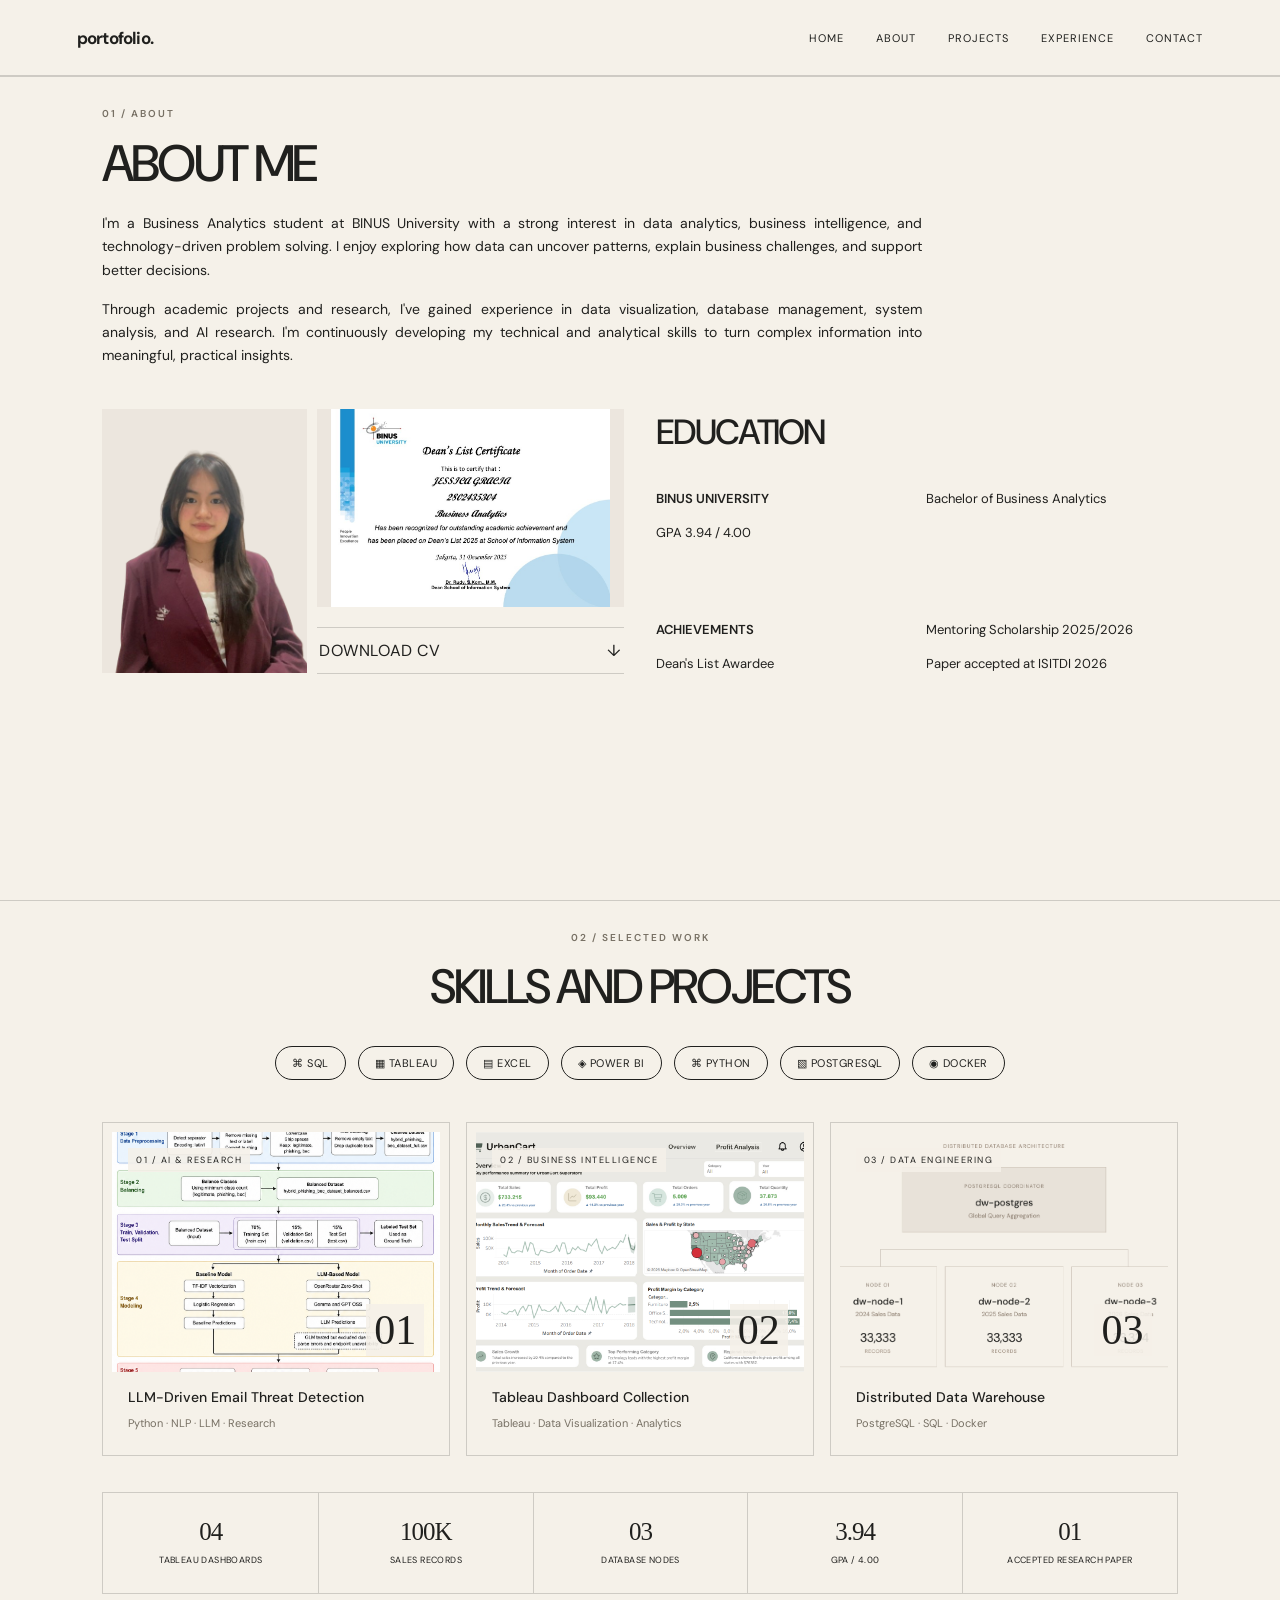
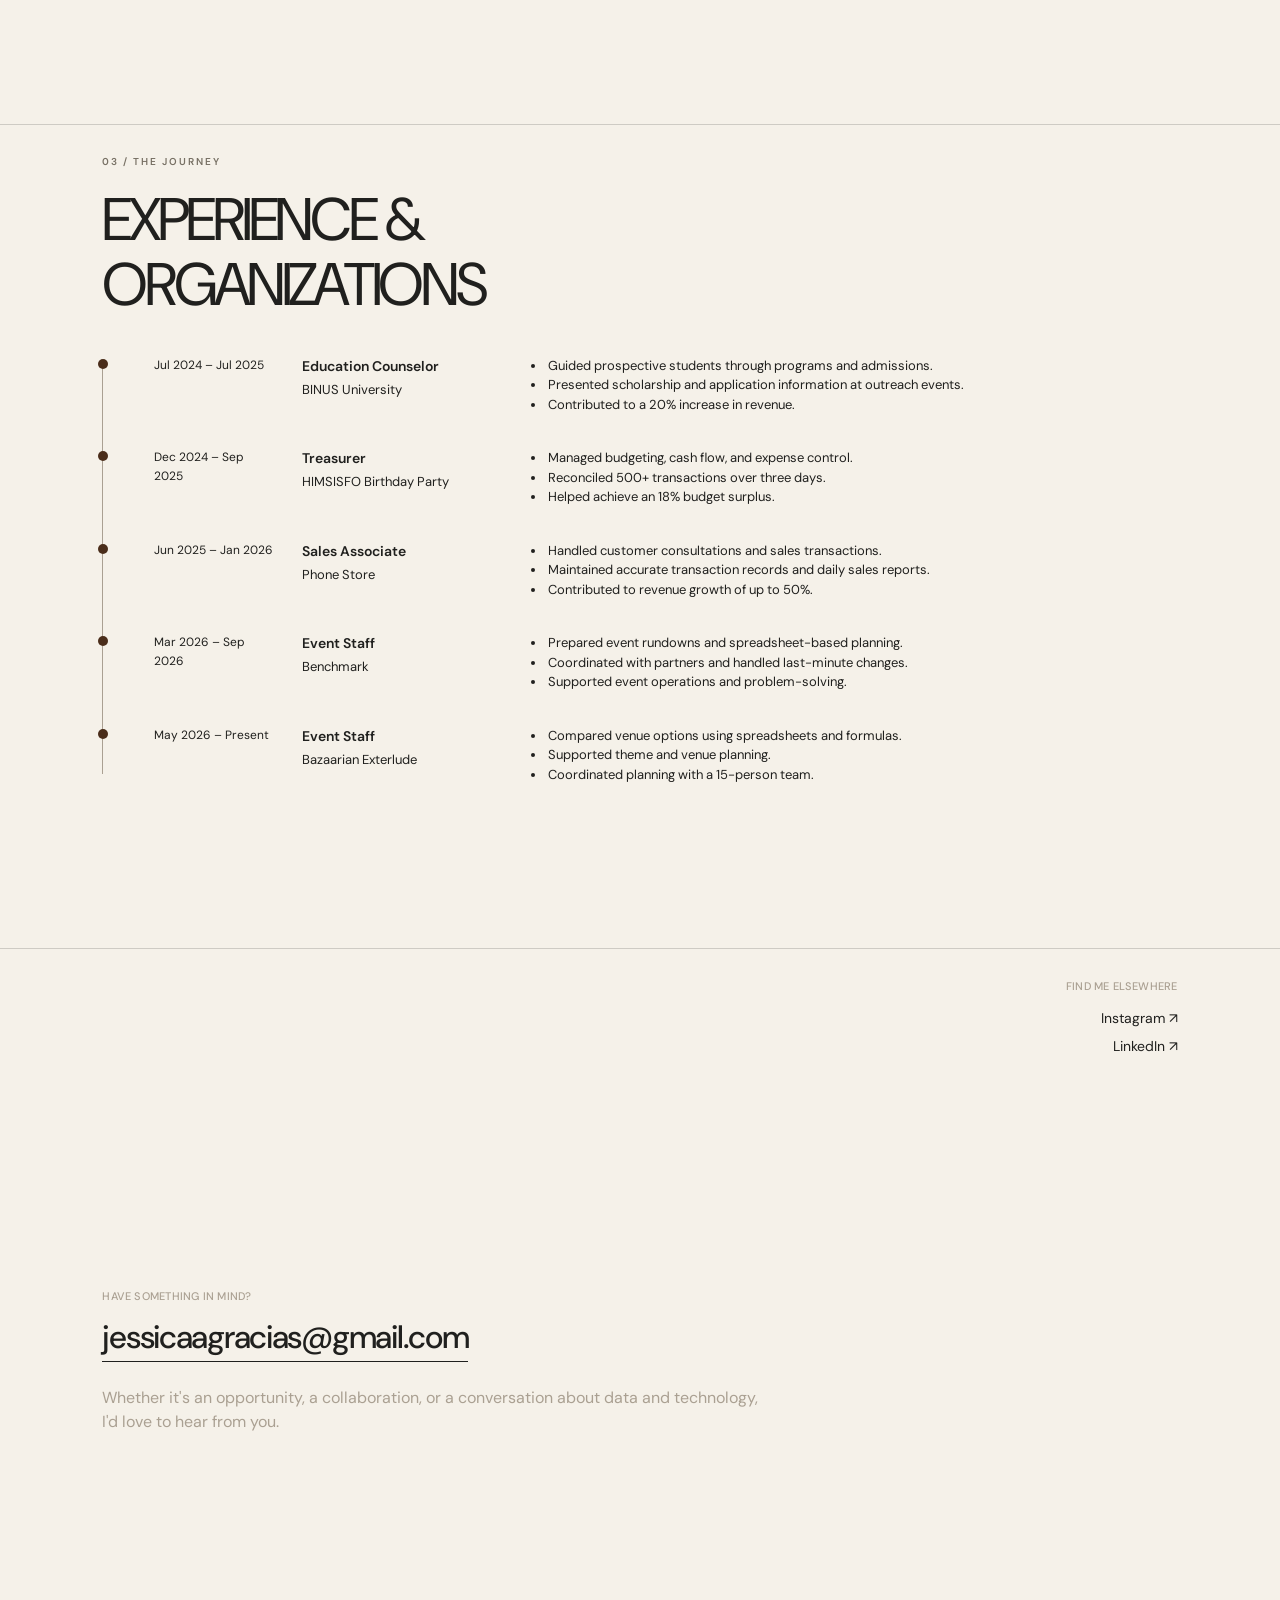
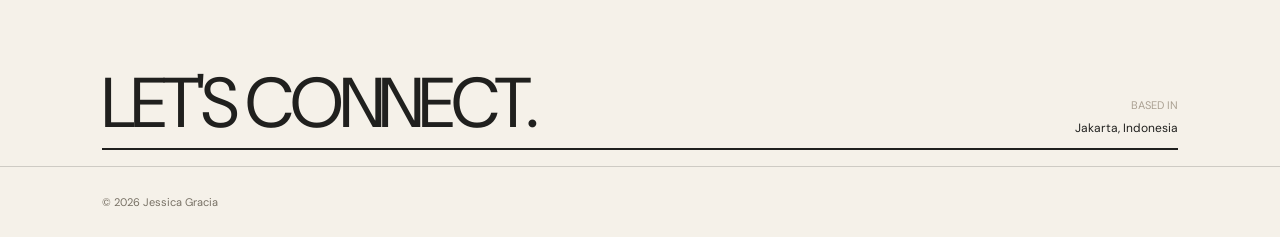
==== commit 5bede37f: "Update main.html" ====
--- a/jessica-portofolio/main.html
+++ b/jessica-portofolio/main.html
@@ -78,14 +78,14 @@
                         
             
             <div class="transcript-link">
-            <button
-                type="button"
-                class="transcript-preview-button"
-                onclick="openTranscript()"
-            >
-                <span>VIEW ACADEMIC GPA</span>
-                <span>↗</span>
-            </button>
+                <a
+                    href="assets/files/resume_jessica_gracia.pdf"
+                    class="transcript-preview-button"
+                    download
+                >
+                    <span>DOWNLOAD CV</span>
+                    <span>↓</span>
+                </a>
             </div>
 
 
--- a/jessica-portofolio/style.css
+++ b/jessica-portofolio/style.css
@@ -2134,3 +2134,44 @@
     padding: 7px 4px;
   }
 }
+
+/* FIX PROJECT CARDS ON MOBILE */
+@media (max-width: 640px) {
+  .skills-projects .project-grid {
+    display: grid;
+    grid-template-columns: none !important;
+    grid-auto-flow: column !important;
+    grid-auto-columns: 88% !important;
+    gap: 16px;
+    overflow-x: auto;
+    padding: 8px 0 18px;
+  }
+
+  .skills-projects .project-card {
+    width: 100%;
+    min-width: 0;
+    box-sizing: border-box;
+    padding: 0;
+  }
+
+  .skills-projects .project-caption {
+    padding: 16px;
+  }
+
+  .skills-projects .project-caption h3 {
+    font-size: 17px;
+    line-height: 1.4;
+    word-break: normal;
+    overflow-wrap: break-word;
+  }
+
+  .skills-projects .project-caption p {
+    font-size: 12px;
+    line-height: 1.6;
+  }
+
+  .skills-projects .project-visual {
+    height: 200px;
+    min-height: 0;
+  }
+}
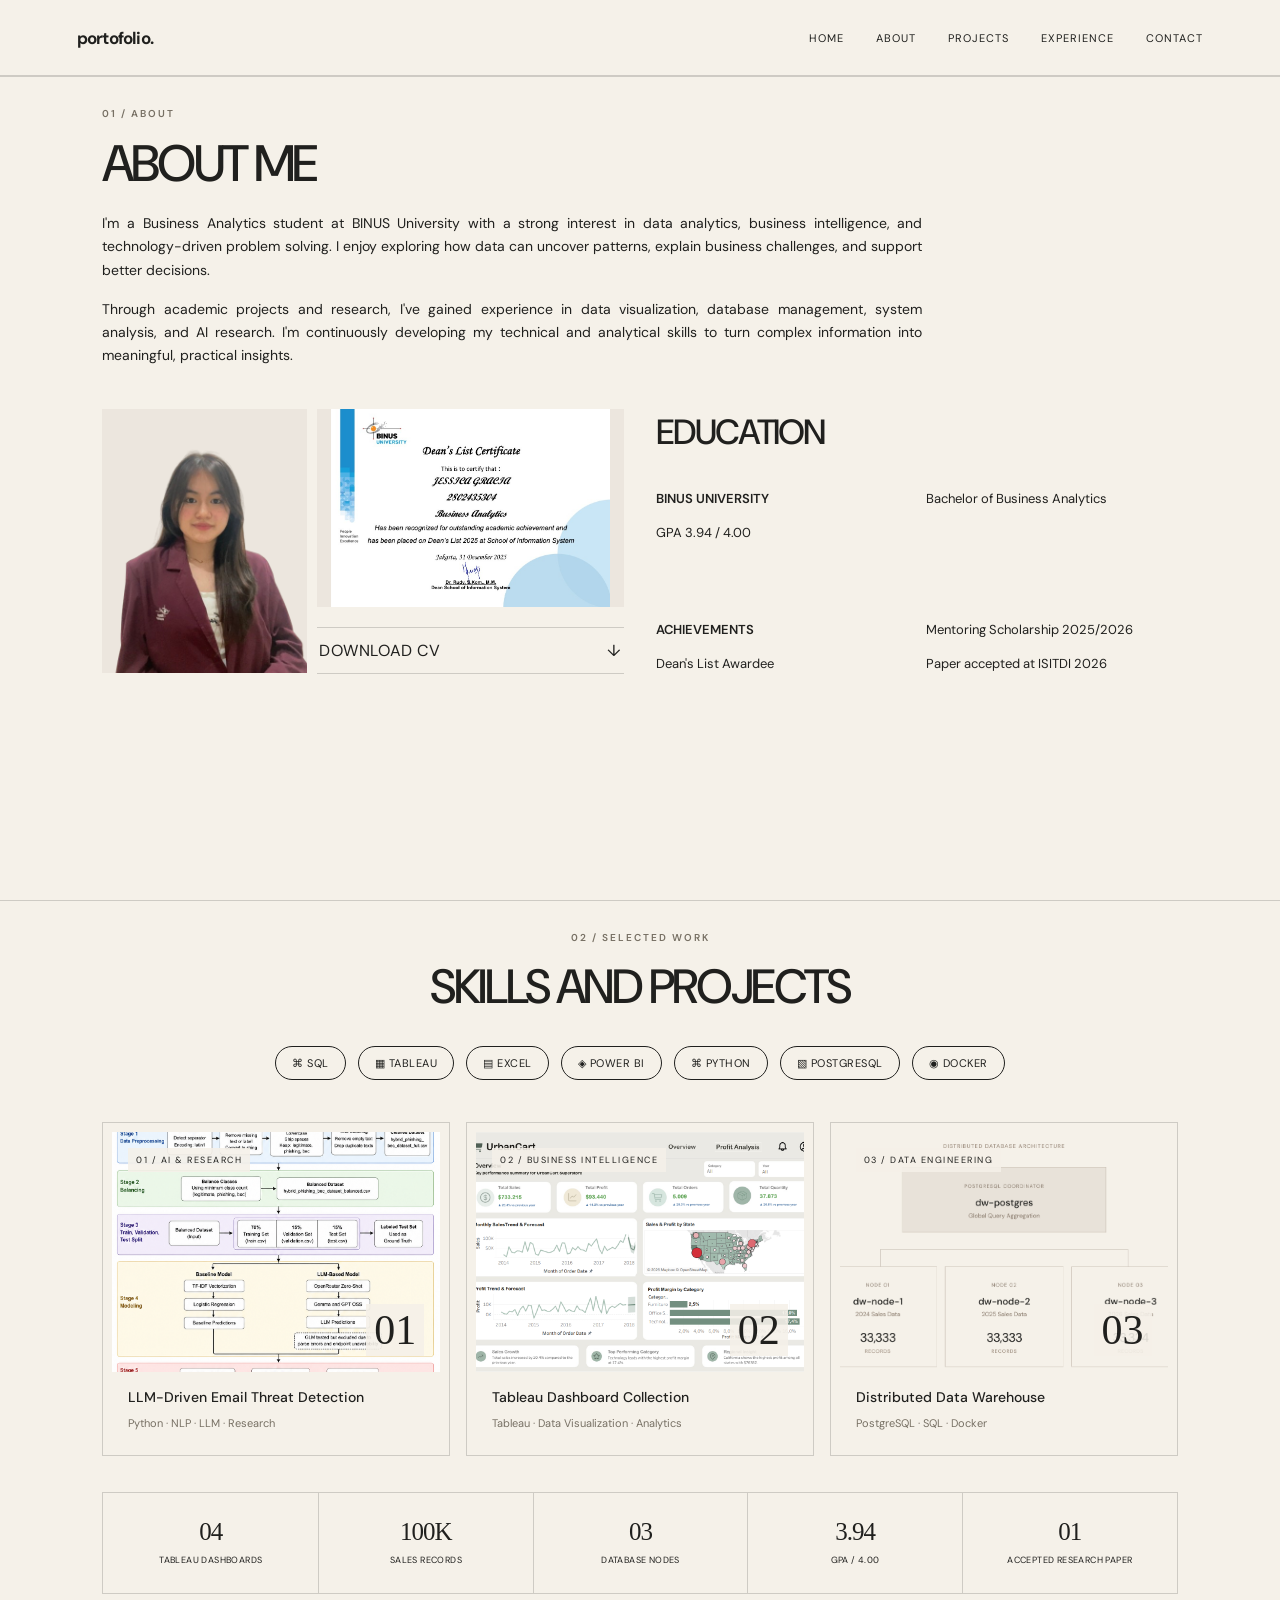
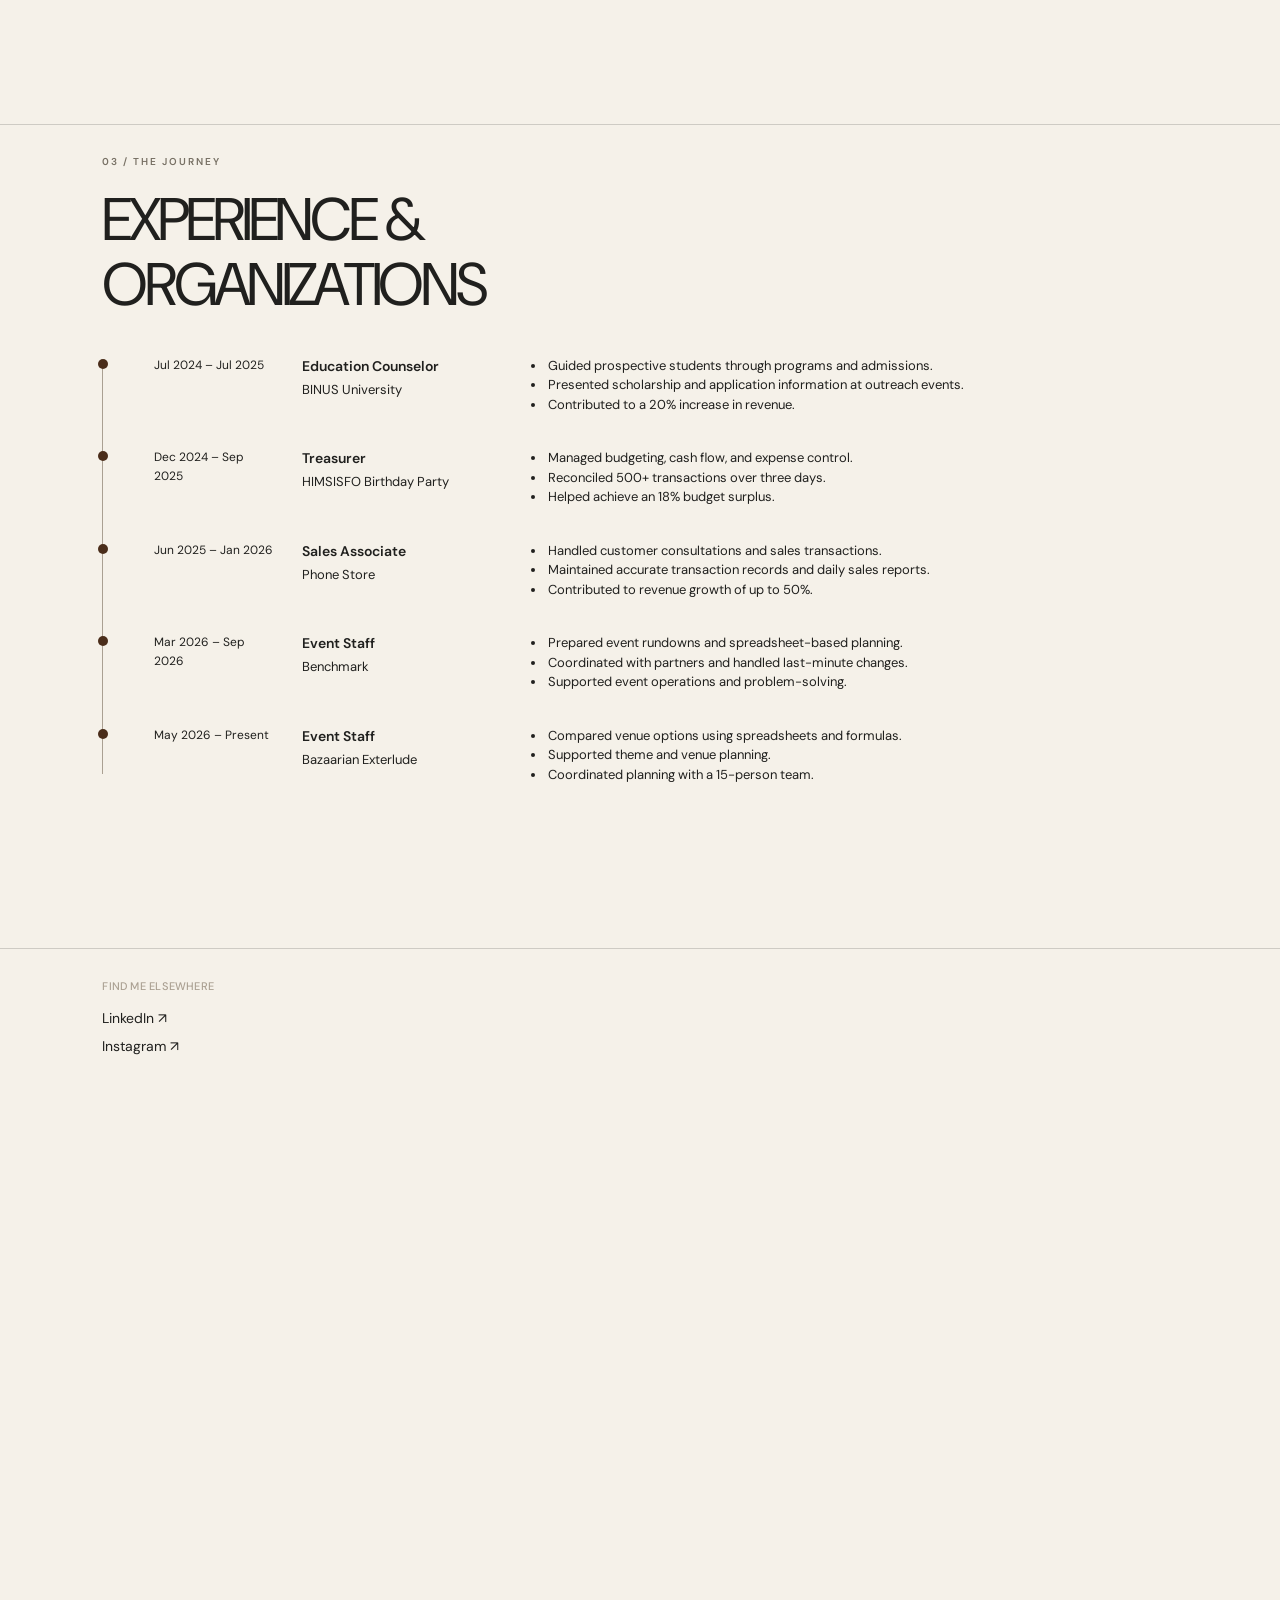
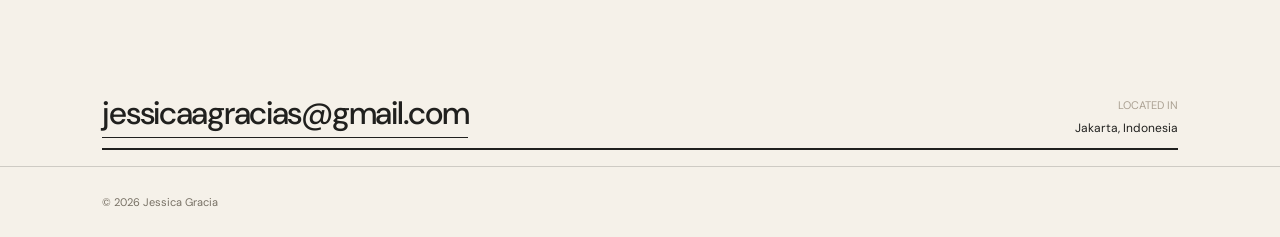
==== commit cc72ebe6: "Update main.html" ====
--- a/jessica-portofolio/main.html
+++ b/jessica-portofolio/main.html
@@ -79,7 +79,7 @@
             
             <div class="transcript-link">
                 <a
-                    href="assets/files/resume_jessica_gracia.pdf"
+                    href="assets/files/resume_Jessica Gracia.pdf"
                     class="transcript-preview-button"
                     download
                 >
@@ -296,48 +296,36 @@
     <!-- CONTACT SECTION -->
     <section id="contact" class="section contact-section">
 
-    <div class="contact-top">
-        <div class="contact-social">
-        <p class="contact-kicker">FIND ME ELSEWHERE</p>
-
-        <div class="contact-social-list">
-            <a href="https://www.instagram.com/jessicaracia/"
-            target="_blank"
-            rel="noopener noreferrer">
-                Instagram ↗
+        <div class="contact-message">
+            <p class="contact-kicker">FIND ME ELSEWHERE</p>
+
+            <div class="contact-social-list">
+                <a href="https://www.linkedin.com/in/jessicaracia/"
+                target="_blank"
+                rel="noopener noreferrer">
+                    LinkedIn ↗
+                </a>
+
+                <a href="https://www.instagram.com/jessicaracia/"
+                target="_blank"
+                rel="noopener noreferrer">
+                    Instagram ↗
+                </a>
+            </div>
+        </div>
+
+        <div class="contact-bottom">
+
+            <a class="contact-email contact-email-large"
+            href="mailto:jessicaagracias@gmail.com">
+                jessicaagracias@gmail.com
             </a>
 
-            <a href="https://www.linkedin.com/in/jessicaracia/"
-            target="_blank"
-            rel="noopener noreferrer">
-                LinkedIn ↗
-            </a>
-        </div>
-
-        </div>
-    </div>
-
-    <div class="contact-message">
-        <p class="contact-kicker">HAVE SOMETHING IN MIND?</p>
-
-        <a class="contact-email" href="mailto:jessicaagracias@gmail.com">
-        jessicaagracias@gmail.com
-        </a>
-
-        <p class="contact-description">
-        Whether it's an opportunity, a collaboration, or a conversation
-        about data and technology, I'd love to hear from you.
-        </p>
-    </div>
-
-    <div class="contact-bottom">
-        <h2>LET'S CONNECT.</h2>
-
-        <div class="contact-location">
-        <span>BASED IN</span>
-        <p>Jakarta, Indonesia</p>
-        </div>
-    </div>
+            <div class="contact-location">
+                <span>LOCATED IN</span>
+                <p>Jakarta, Indonesia</p>
+            </div>
+        </div>
 
     </section>
 
